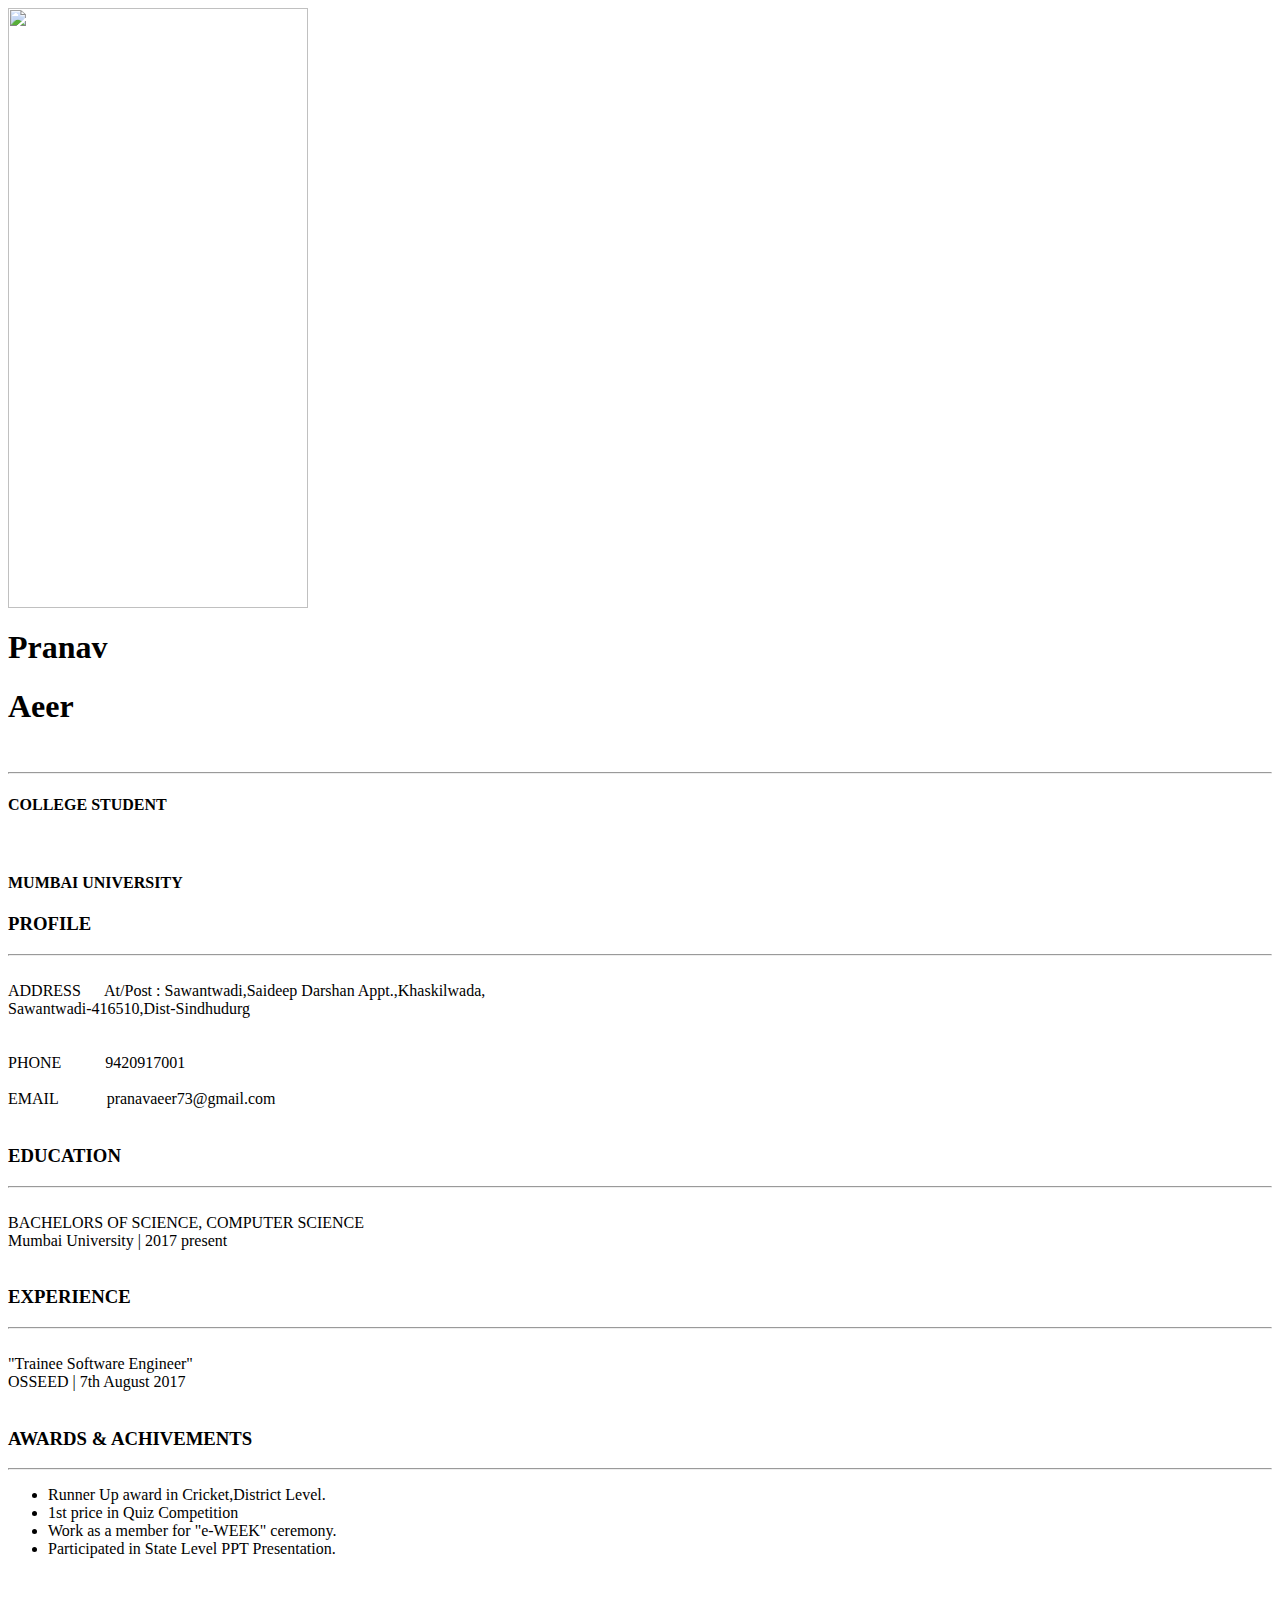
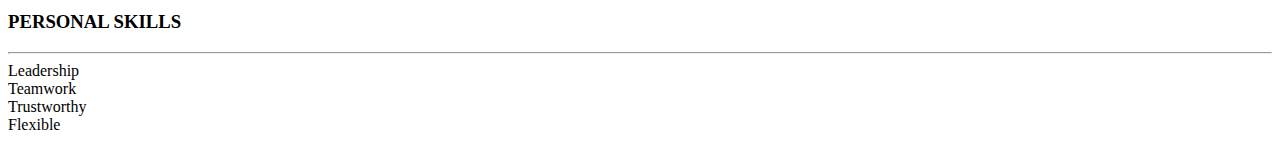
==== index.html @ bb88a4f2 "Html page commited [#150159118]" ====
<html>
<head>
  <link rel="stylesheet" type="text/css" href="resume.css"> </head>
  <link href="https://fonts.googleapis.com/css?family=Acme|Archivo|Dancing+Script|Exo+2|Fira+Sans|Libre+Baskerville|Lobster|Quicksand|Roboto+Mono|Sedgwick+Ave+Display|Yanone+Kaffeesatz" rel="stylesheet">
</head>
<body>
  <div class="whole-panel">
  <div class="panel1">
    <div class="image1">
      <img src="images/cv1.png" height="600px" width="300px">
    <div class="content">
      <h1>Pranav</h1>
      <h1>Aeer</h1><br>
      <hr>
      <h4>COLLEGE STUDENT</h4><br>
      <h4>MUMBAI UNIVERSITY</h4>
    </div>
    </div>
    </div>
    <div class="panel2">
    <div class="part1">
      <h3>PROFILE</h3>
      <hr><br>
      <label class="add">ADDRESS&nbsp;&nbsp;&nbsp;&nbsp;&nbsp;</label>
      <label class="add1">At/Post : Sawantwadi,Saideep Darshan Appt.,Khaskilwada,<br>Sawantwadi-416510,Dist-Sindhudurg</label><br><br><br>
      <label class="phone">PHONE&nbsp;&nbsp;&nbsp;&nbsp;&nbsp;&nbsp;&nbsp;&nbsp;&nbsp;&nbsp;</label>
      <label clas="phone1">9420917001</label><br><br>
      <label class="email">EMAIL&nbsp;&nbsp;&nbsp;&nbsp;&nbsp;&nbsp;&nbsp;&nbsp;&nbsp;&nbsp;&nbsp;</label>
      <label clas="email1">pranavaeer73@gmail.com</label><br><br>
    </div>
    <div class="part2">
      <h3>EDUCATION</h3>
      <hr><br>
      <label class="qual">BACHELORS OF SCIENCE, COMPUTER SCIENCE</label><br>
      <label clas="qual1">Mumbai University | 2017 present</label><br><br>
    </div>
    <div class="part3">
      <h3>EXPERIENCE</h3>
      <hr><br>
      <label class="exp1">"Trainee Software Engineer"</label><br>
      <label clas="exp2">OSSEED | 7th August 2017</label><br><br>
    </div>
    <div class="part4">
      <h3>AWARDS  &  ACHIVEMENTS</h3>
      <hr>
      <ul>
        <li>Runner Up award in Cricket,District Level.</li>
        <li>1st price in Quiz Competition</li>
        <li>Work as a member for "e-WEEK" ceremony.</li>
        <li>Participated in State Level PPT Presentation.</li>
      </ul><br>
    </div>
    <div class="part5">
      <h3>PERSONAL SKILLS</h3>
      <hr>
      <label class="l1">Leadership</label>&nbsp;&nbsp;&nbsp;&nbsp;&nbsp;&nbsp;&nbsp;&nbsp;&nbsp;&nbsp;&nbsp;<span></span><br>
      <label class="l1">Teamwork</label><br>
      <label class="l1">Trustworthy</label><br>
      <label class="l1">Flexible</label><br>
    </div>
    </div>
  </div>
</body>
</html>
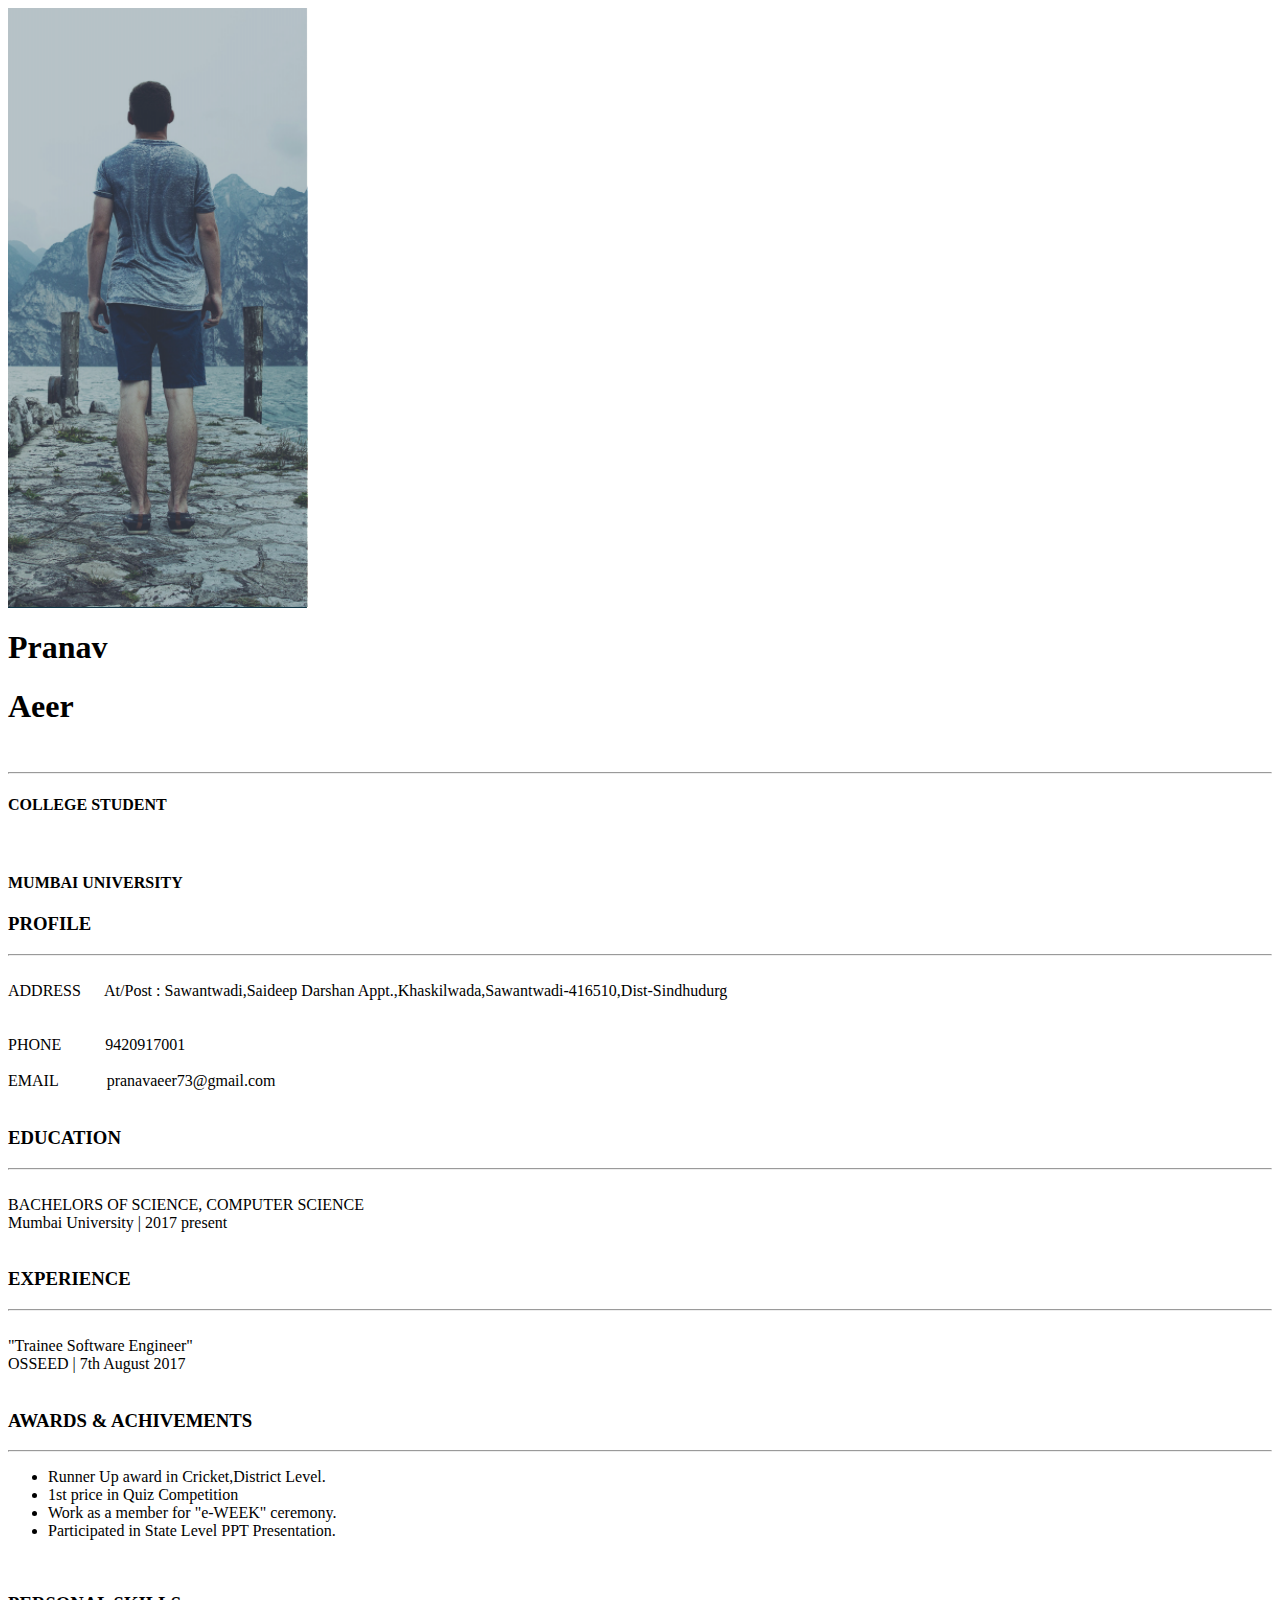
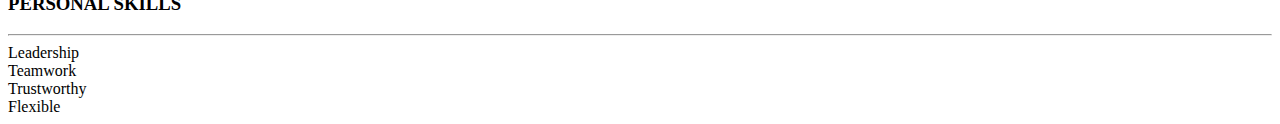
==== commit 24a99d3a: "Content completed upto now [#150159118]" ====
--- a/index.html
+++ b/index.html
@@ -9,11 +9,11 @@
     <div class="image1">
       <img src="images/cv1.png" height="600px" width="300px">
     <div class="content">
-      <h1>Pranav</h1>
+      <h1 id="p">Pranav</h1>
       <h1>Aeer</h1><br>
-      <hr>
-      <h4>COLLEGE STUDENT</h4><br>
-      <h4>MUMBAI UNIVERSITY</h4>
+      <hr id="h1">
+      <h4 id="c1">COLLEGE STUDENT</h4><br>
+      <h4 id="c2">MUMBAI UNIVERSITY</h4>
     </div>
     </div>
     </div>
@@ -22,7 +22,7 @@
       <h3>PROFILE</h3>
       <hr><br>
       <label class="add">ADDRESS&nbsp;&nbsp;&nbsp;&nbsp;&nbsp;</label>
-      <label class="add1">At/Post : Sawantwadi,Saideep Darshan Appt.,Khaskilwada,<br>Sawantwadi-416510,Dist-Sindhudurg</label><br><br><br>
+      <label class="add1">At/Post : Sawantwadi,Saideep Darshan Appt.,Khaskilwada,Sawantwadi-416510,Dist-Sindhudurg</label><br><br><br>
       <label class="phone">PHONE&nbsp;&nbsp;&nbsp;&nbsp;&nbsp;&nbsp;&nbsp;&nbsp;&nbsp;&nbsp;</label>
       <label clas="phone1">9420917001</label><br><br>
       <label class="email">EMAIL&nbsp;&nbsp;&nbsp;&nbsp;&nbsp;&nbsp;&nbsp;&nbsp;&nbsp;&nbsp;&nbsp;</label>
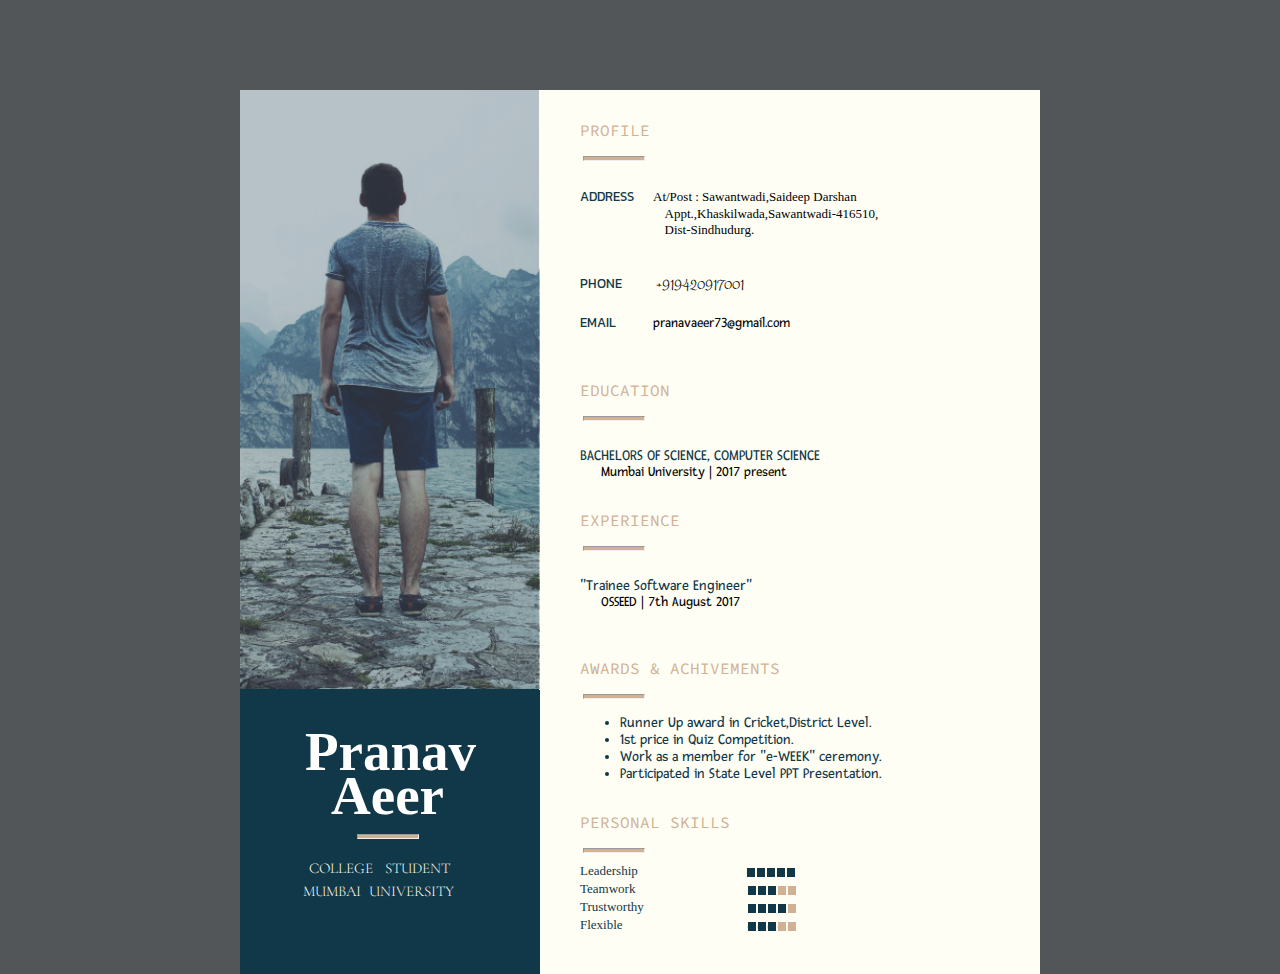
==== commit 3534da98: "css part changed [#150159118]" ====
--- a/index.html
+++ b/index.html
@@ -1,8 +1,7 @@
 <html>
 <head>
   <link rel="stylesheet" type="text/css" href="resume.css"> </head>
-  <link href="https://fonts.googleapis.com/css?family=Acme|Archivo|Dancing+Script|Exo+2|Fira+Sans|Libre+Baskerville|Lobster|Quicksand|Roboto+Mono|Sedgwick+Ave+Display|Yanone+Kaffeesatz" rel="stylesheet">
-</head>
+<link href="https://fonts.googleapis.com/css?family=Cormorant+Infant|Crimson+Text|Fresca|Kanit|Mountains+of+Christmas|Princess+Sofia|Source+Code+Pro" rel="stylesheet"></head>
 <body>
   <div class="whole-panel">
   <div class="panel1">
@@ -12,8 +11,8 @@
       <h1 id="p">Pranav</h1>
       <h1>Aeer</h1><br>
       <hr id="h1">
-      <h4 id="c1">COLLEGE STUDENT</h4><br>
-      <h4 id="c2">MUMBAI UNIVERSITY</h4>
+      <h4 id="c1">COLLEGE &nbsp; STUDENT</h4>
+      <h4 id="c2">MUMBAI  &nbsp;UNIVERSITY</h4>
     </div>
     </div>
     </div>
@@ -22,41 +21,45 @@
       <h3>PROFILE</h3>
       <hr><br>
       <label class="add">ADDRESS&nbsp;&nbsp;&nbsp;&nbsp;&nbsp;</label>
-      <label class="add1">At/Post : Sawantwadi,Saideep Darshan Appt.,Khaskilwada,Sawantwadi-416510,Dist-Sindhudurg</label><br><br><br>
+      <label class="add1">At/Post : Sawantwadi,Saideep Darshan &nbsp;&nbsp;&nbsp;&nbsp;&nbsp;&nbsp;&nbsp;&nbsp;&nbsp;&nbsp;&nbsp;&nbsp;&nbsp;&nbsp;&nbsp;&nbsp;&nbsp;&nbsp;&nbsp;&nbsp;&nbsp;&nbsp;&nbsp;&nbsp;&nbsp;&nbsp;Appt.,Khaskilwada,Sawantwadi-416510,<br>&nbsp;&nbsp;&nbsp;&nbsp;&nbsp;&nbsp;&nbsp;&nbsp;&nbsp;&nbsp;&nbsp;&nbsp;&nbsp;&nbsp;&nbsp;&nbsp;&nbsp;&nbsp;&nbsp;&nbsp;&nbsp;&nbsp;&nbsp;&nbsp;&nbsp;&nbsp;Dist-Sindhudurg.</label><br><br><br>
       <label class="phone">PHONE&nbsp;&nbsp;&nbsp;&nbsp;&nbsp;&nbsp;&nbsp;&nbsp;&nbsp;&nbsp;</label>
-      <label clas="phone1">9420917001</label><br><br>
+      <label class="phone2">+919420917001</label><br><br>
       <label class="email">EMAIL&nbsp;&nbsp;&nbsp;&nbsp;&nbsp;&nbsp;&nbsp;&nbsp;&nbsp;&nbsp;&nbsp;</label>
-      <label clas="email1">pranavaeer73@gmail.com</label><br><br>
+      <label class="email1">pranavaeer73@gmail.com</label><br><br>
     </div>
     <div class="part2">
       <h3>EDUCATION</h3>
       <hr><br>
       <label class="qual">BACHELORS OF SCIENCE, COMPUTER SCIENCE</label><br>
-      <label clas="qual1">Mumbai University | 2017 present</label><br><br>
+      <label class="qual1">Mumbai University | 2017 present</label><br>
     </div>
     <div class="part3">
       <h3>EXPERIENCE</h3>
       <hr><br>
       <label class="exp1">"Trainee Software Engineer"</label><br>
-      <label clas="exp2">OSSEED | 7th August 2017</label><br><br>
+      <label class="exp2">OSSEED | 7th August 2017</label><br><br>
     </div>
     <div class="part4">
       <h3>AWARDS  &  ACHIVEMENTS</h3>
       <hr>
       <ul>
         <li>Runner Up award in Cricket,District Level.</li>
-        <li>1st price in Quiz Competition</li>
+        <li>1st price in Quiz Competition.</li>
         <li>Work as a member for "e-WEEK" ceremony.</li>
         <li>Participated in State Level PPT Presentation.</li>
-      </ul><br>
+      </ul>
     </div>
     <div class="part5">
       <h3>PERSONAL SKILLS</h3>
       <hr>
-      <label class="l1">Leadership</label>&nbsp;&nbsp;&nbsp;&nbsp;&nbsp;&nbsp;&nbsp;&nbsp;&nbsp;&nbsp;&nbsp;<span></span><br>
-      <label class="l1">Teamwork</label><br>
-      <label class="l1">Trustworthy</label><br>
-      <label class="l1">Flexible</label><br>
+      <label class="l1">Leadership</label>&nbsp;&nbsp;&nbsp;&nbsp;&nbsp;&nbsp;&nbsp;&nbsp;&nbsp;&nbsp;&nbsp;&nbsp;&nbsp;&nbsp;&nbsp;&nbsp;&nbsp;&nbsp;&nbsp;&nbsp;&nbsp;&nbsp;&nbsp;&nbsp;&nbsp;&nbsp;
+      <span>oo</span><span>oo</span><span>oo</span><span>oo</span><span>oo</span><br>
+      <label class="l1">Teamwork  </label>&nbsp;&nbsp;&nbsp;&nbsp;&nbsp;&nbsp;&nbsp;&nbsp;&nbsp;&nbsp;&nbsp;&nbsp;&nbsp;&nbsp;&nbsp;&nbsp;&nbsp;&nbsp;&nbsp;&nbsp;&nbsp;&nbsp;&nbsp;&nbsp;&nbsp;&nbsp;
+      <span>oo</span><span>oo</span><span>oo</span><span class="o">oo</span><span class="o">oo</span><br>
+      <label class="l1">Trustworthy </label>&nbsp;&nbsp;&nbsp;&nbsp;&nbsp;&nbsp;&nbsp;&nbsp;&nbsp;&nbsp;&nbsp;&nbsp;&nbsp;&nbsp;&nbsp;&nbsp;&nbsp;&nbsp;&nbsp;&nbsp;&nbsp;&nbsp;&nbsp;&nbsp;
+      <span>oo</span><span>oo</span><span>oo</span><span>oo</span><span class="o">oo</span><br>
+      <label class="l1">Flexible</label>&nbsp;&nbsp;&nbsp;&nbsp;&nbsp;&nbsp;&nbsp;&nbsp;&nbsp;&nbsp;&nbsp;&nbsp;&nbsp;&nbsp;&nbsp;&nbsp;&nbsp;&nbsp;&nbsp;&nbsp;&nbsp;&nbsp;&nbsp;&nbsp;&nbsp;&nbsp;&nbsp;&nbsp;&nbsp;&nbsp;
+      <span>oo</span><span>oo</span><span>oo</span><span class="o">oo</span><span class="o">oo</span><br>
     </div>
     </div>
   </div>
--- a/resume.css
+++ b/resume.css
@@ -0,0 +1,130 @@
+body{
+background-color: #525659;
+background-attachment:fixed;
+background-size: cover;
+}
+.whole-panel{
+  height: 480pt;
+  width: 600pt;
+  border-radius: 0px;
+  margin: auto;
+  margin-top: 90;
+}
+.panel1{
+  float: left;
+}
+.panel2{
+  background-color: #FFFEF4;
+  float: right;
+  width: 500px;
+  height: 884px;
+}
+.content{
+  background-color: #113848;
+  height: 284px;
+}
+hr{
+  height: 3px;
+  width:60px;
+  background-color:#D1B193;
+  margin-left: 3px;
+}
+#h1{
+  margin-left: 117px;
+}
+.part1,.part2,.part3,.part4,.part5{
+  margin-left: 40px;
+  margin-top: 30px;
+}
+h1{
+  font-size: 55px;
+  color: #FFFFFF;
+  margin-bottom: 10;
+  margin-top: 0;
+  margin-left: 91px;
+  margin-top: -10px;
+  margin-bottom: -19px;`
+}
+#p{
+
+    margin-left: 65px;
+    margin-top: 0px;
+    padding-top: 30;
+}
+h3{
+  color: #D1B194;
+  font-family: 'Source Code Pro', monospace;
+  font-weight:400;
+  font-size: 16px;
+}
+#c2{
+  margin-left: 63px;
+  margin-top: 23px;
+  color: #FFFEF4;
+  margin-bottom: -33px;
+}
+#c1{
+    margin-bottom: -18px;
+    margin-left: 69px;
+    color: #FFFEF4;
+}
+span{
+  background-color: #113848;
+  font-size: 8px;
+  color: #113848;
+  border:thin solid;
+  border-color: #FFFEF4;
+}
+.l1{
+font-size: 13px;
+color: #113848;
+}
+.o{
+  background-color:#D1B193;
+  color:#D1B193;
+}
+#c1,#c2{
+  font-weight:lighter;
+  font-size: 15px;
+  font-family: 'Cormorant Infant', monospace;
+}
+.add,.phone,.email{
+font-family: 'Kanit', sans-serif;
+font-weight: normal;
+font-size: 13px;
+color: #113848;
+}
+.add1{
+  font-size: 13px;
+  font-style: normal;
+  font-family: calibri;
+}
+.phone2{
+  font-size: 13px;
+  font-style: normal;
+font-family: 'Princess Sofia',fantasy;
+}
+.email1{
+  font-size: 14px;
+  font-style: normal;
+  font-family: 'Fresca',normal;
+}
+.qual,.exp1{
+  font-size: 15px;
+  font-style: bold;
+  font-family: 'Fresca',normal;
+  color: #113848;
+}
+.qual1,.exp2{
+  font-size: 14px;
+  font-style: normal;
+  font-family: 'Fresca',normal;
+  text-align: center;
+  margin-left: 21px;
+}
+ul{
+  font-size: 15px;
+  font-style: bold;
+  font-family: 'Fresca',normal;
+  color: #113848;
+}
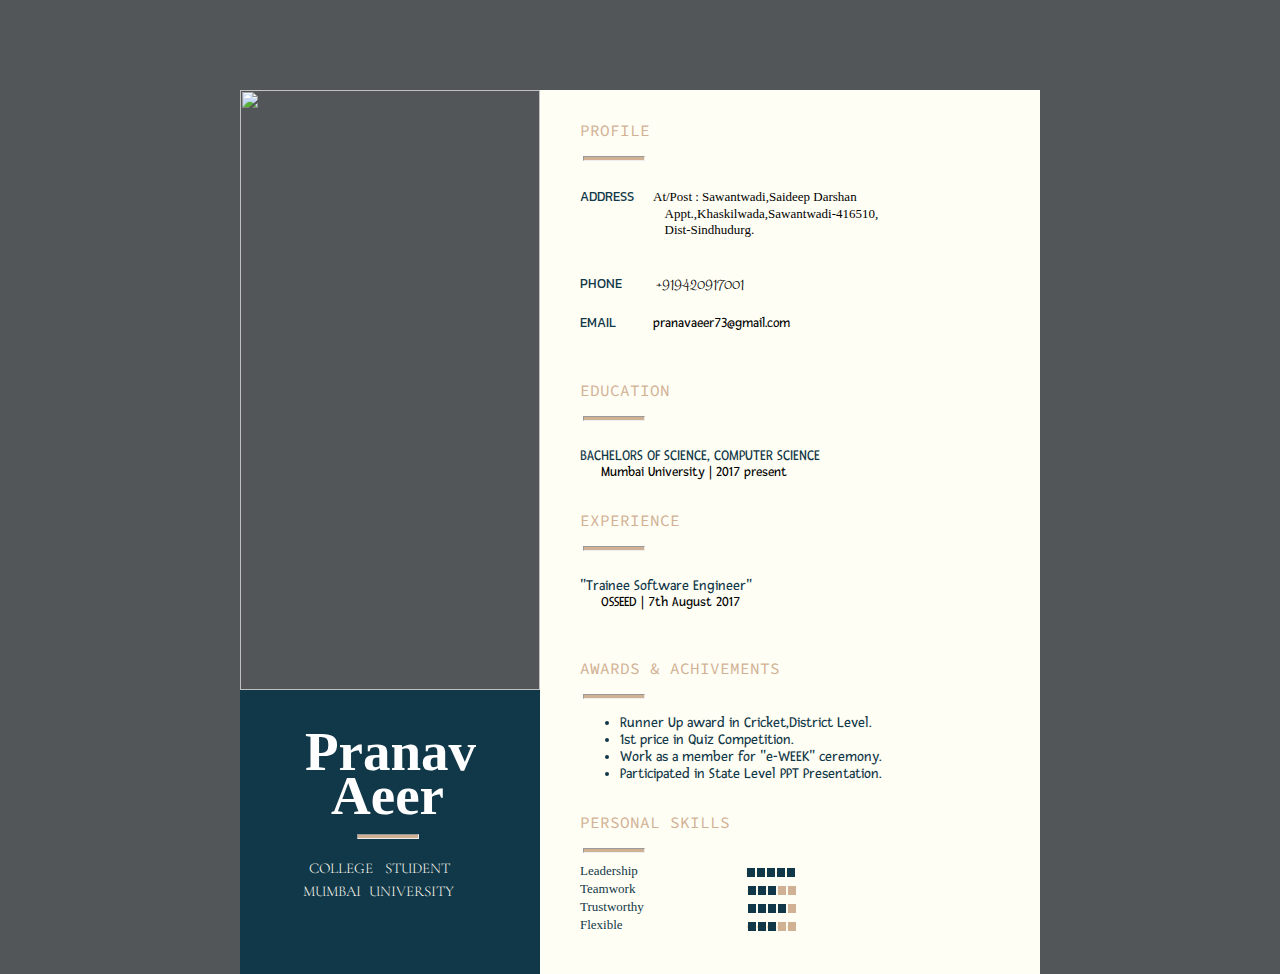
==== commit 3734e975: "alignment changed [#150159118]" ====
--- a/index.html
+++ b/index.html
@@ -1,21 +1,24 @@
 <html>
 <head>
-  <link rel="stylesheet" type="text/css" href="resume.css"> </head>
-<link href="https://fonts.googleapis.com/css?family=Cormorant+Infant|Crimson+Text|Fresca|Kanit|Mountains+of+Christmas|Princess+Sofia|Source+Code+Pro" rel="stylesheet"></head>
+  <title>RESUME</title>
+  <link rel="icon" type="image/png" href="images/icon.png">
+  <link rel="stylesheet" type="text/css" href="resume.css">
+  <link href="https://fonts.googleapis.com/css?family=Cormorant+Infant|Crimson+Text|Fresca|Kanit|Mountains+of+Christmas|Princess+Sofia|Source+Code+Pro" rel="stylesheet"></head>
+</head>
 <body>
   <div class="whole-panel">
   <div class="panel1">
     <div class="image1">
-      <img src="images/cv1.png" height="600px" width="300px">
+    <img src="images/my.png" height="600px" width="300px">
     <div class="content">
       <h1 id="p">Pranav</h1>
-      <h1>Aeer</h1><br>
+      <h1 >Aeer</h1><br>
       <hr id="h1">
       <h4 id="c1">COLLEGE &nbsp; STUDENT</h4>
       <h4 id="c2">MUMBAI  &nbsp;UNIVERSITY</h4>
     </div>
     </div>
-    </div>
+  </div>
     <div class="panel2">
     <div class="part1">
       <h3>PROFILE</h3>
@@ -54,11 +57,11 @@
       <hr>
       <label class="l1">Leadership</label>&nbsp;&nbsp;&nbsp;&nbsp;&nbsp;&nbsp;&nbsp;&nbsp;&nbsp;&nbsp;&nbsp;&nbsp;&nbsp;&nbsp;&nbsp;&nbsp;&nbsp;&nbsp;&nbsp;&nbsp;&nbsp;&nbsp;&nbsp;&nbsp;&nbsp;&nbsp;
       <span>oo</span><span>oo</span><span>oo</span><span>oo</span><span>oo</span><br>
-      <label class="l1">Teamwork  </label>&nbsp;&nbsp;&nbsp;&nbsp;&nbsp;&nbsp;&nbsp;&nbsp;&nbsp;&nbsp;&nbsp;&nbsp;&nbsp;&nbsp;&nbsp;&nbsp;&nbsp;&nbsp;&nbsp;&nbsp;&nbsp;&nbsp;&nbsp;&nbsp;&nbsp;&nbsp;
+      <label class="l1"> Teamwork  </label>&nbsp;&nbsp;&nbsp;&nbsp;&nbsp;&nbsp;&nbsp;&nbsp;&nbsp;&nbsp;&nbsp;&nbsp;&nbsp;&nbsp;&nbsp;&nbsp;&nbsp;&nbsp;&nbsp;&nbsp;&nbsp;&nbsp;&nbsp;&nbsp;&nbsp;&nbsp;
       <span>oo</span><span>oo</span><span>oo</span><span class="o">oo</span><span class="o">oo</span><br>
       <label class="l1">Trustworthy </label>&nbsp;&nbsp;&nbsp;&nbsp;&nbsp;&nbsp;&nbsp;&nbsp;&nbsp;&nbsp;&nbsp;&nbsp;&nbsp;&nbsp;&nbsp;&nbsp;&nbsp;&nbsp;&nbsp;&nbsp;&nbsp;&nbsp;&nbsp;&nbsp;
       <span>oo</span><span>oo</span><span>oo</span><span>oo</span><span class="o">oo</span><br>
-      <label class="l1">Flexible</label>&nbsp;&nbsp;&nbsp;&nbsp;&nbsp;&nbsp;&nbsp;&nbsp;&nbsp;&nbsp;&nbsp;&nbsp;&nbsp;&nbsp;&nbsp;&nbsp;&nbsp;&nbsp;&nbsp;&nbsp;&nbsp;&nbsp;&nbsp;&nbsp;&nbsp;&nbsp;&nbsp;&nbsp;&nbsp;&nbsp;
+      <label class="l1"> Flexible</label>&nbsp;&nbsp;&nbsp;&nbsp;&nbsp;&nbsp;&nbsp;&nbsp;&nbsp;&nbsp;&nbsp;&nbsp;&nbsp;&nbsp;&nbsp;&nbsp;&nbsp;&nbsp;&nbsp;&nbsp;&nbsp;&nbsp;&nbsp;&nbsp;&nbsp;&nbsp;&nbsp;&nbsp;&nbsp;&nbsp;
       <span>oo</span><span>oo</span><span>oo</span><span class="o">oo</span><span class="o">oo</span><br>
     </div>
     </div>
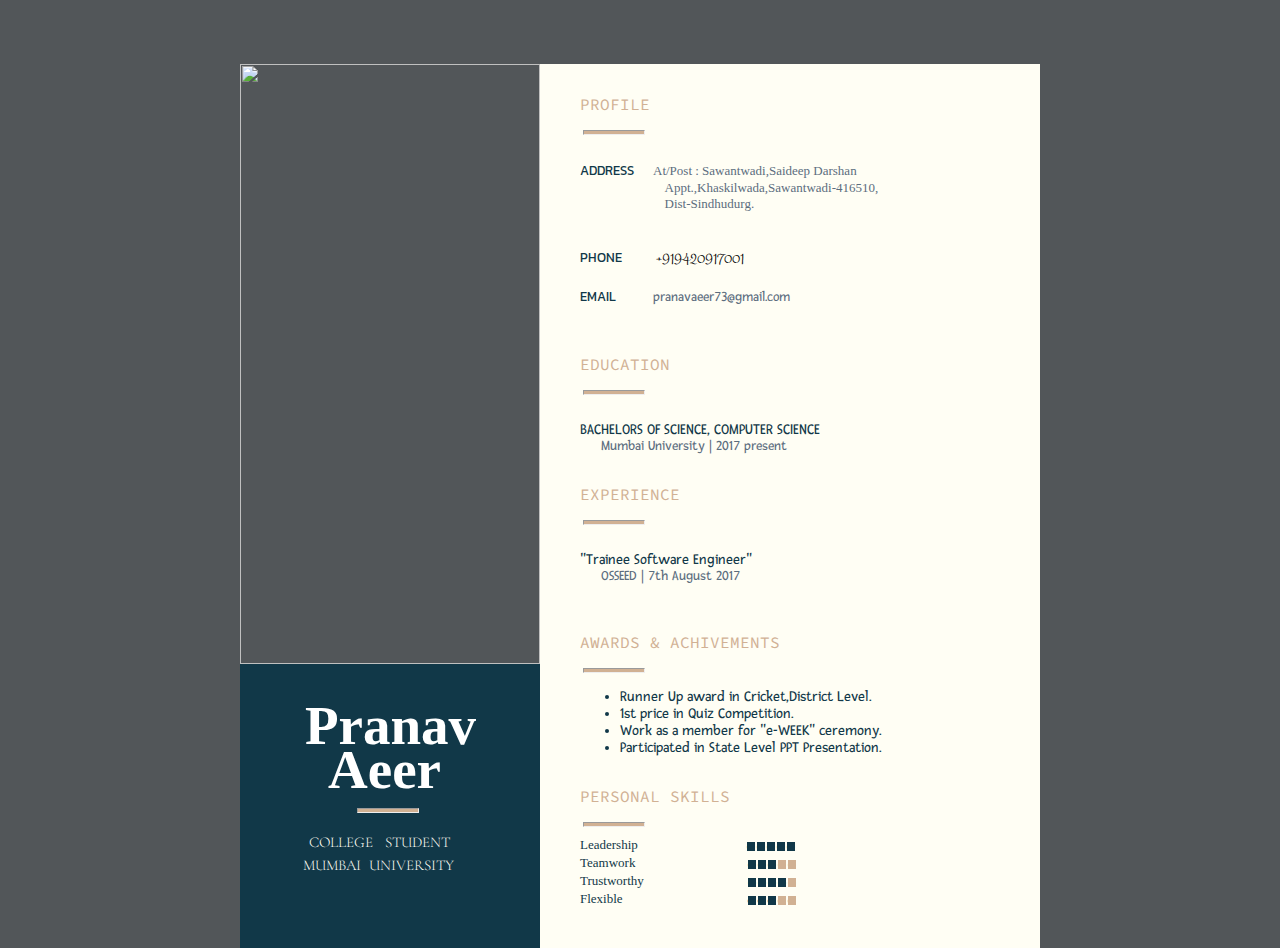
==== commit ebea5b63: "<h1> alignment changed [#150159118]" ====
--- a/index.html
+++ b/index.html
@@ -12,7 +12,7 @@
     <img src="images/my.png" height="600px" width="300px">
     <div class="content">
       <h1 id="p">Pranav</h1>
-      <h1 >Aeer</h1><br>
+      <h1>Aeer</h1><br>
       <hr id="h1">
       <h4 id="c1">COLLEGE &nbsp; STUDENT</h4>
       <h4 id="c2">MUMBAI  &nbsp;UNIVERSITY</h4>
--- a/resume.css
+++ b/resume.css
@@ -6,9 +6,9 @@
 .whole-panel{
   height: 480pt;
   width: 600pt;
-  border-radius: 0px;
+  border-radius: 2px;
   margin: auto;
-  margin-top: 90;
+  margin-top: 64px;
 }
 .panel1{
   float: left;
@@ -41,9 +41,9 @@
   color: #FFFFFF;
   margin-bottom: 10;
   margin-top: 0;
-  margin-left: 91px;
   margin-top: -10px;
-  margin-bottom: -19px;`
+  margin-bottom: -19px;
+  margin-left: 88;
 }
 #p{
 
@@ -98,33 +98,46 @@
   font-size: 13px;
   font-style: normal;
   font-family: calibri;
+  color: #5C6D7E;
 }
 .phone2{
   font-size: 13px;
   font-style: normal;
-font-family: 'Princess Sofia',fantasy;
+  font-family: 'Princess Sofia',fantasy;
+  color: #ff;
 }
-.email1{
+.email1 {
   font-size: 14px;
   font-style: normal;
   font-family: 'Fresca',normal;
+  color: #5C6D7E;
 }
-.qual,.exp1{
+.qual,.exp1 {
   font-size: 15px;
   font-style: bold;
   font-family: 'Fresca',normal;
   color: #113848;
 }
-.qual1,.exp2{
+.qual1,.exp2 {
   font-size: 14px;
   font-style: normal;
   font-family: 'Fresca',normal;
   text-align: center;
   margin-left: 21px;
+  color: #5C6D7E;
 }
-ul{
+ul {
   font-size: 15px;
   font-style: bold;
   font-family: 'Fresca',normal;
   color: #113848;
 }
+#h10 {
+  font-size: 19px;
+  font-weight: 400;
+  margin: 8px 0 32px;
+  color: #999;
+  text-align: center;
+  word-wrap: break-word;
+      font-family: 'q_serif',Georgia,Times,"Times New Roman",serif;
+}
